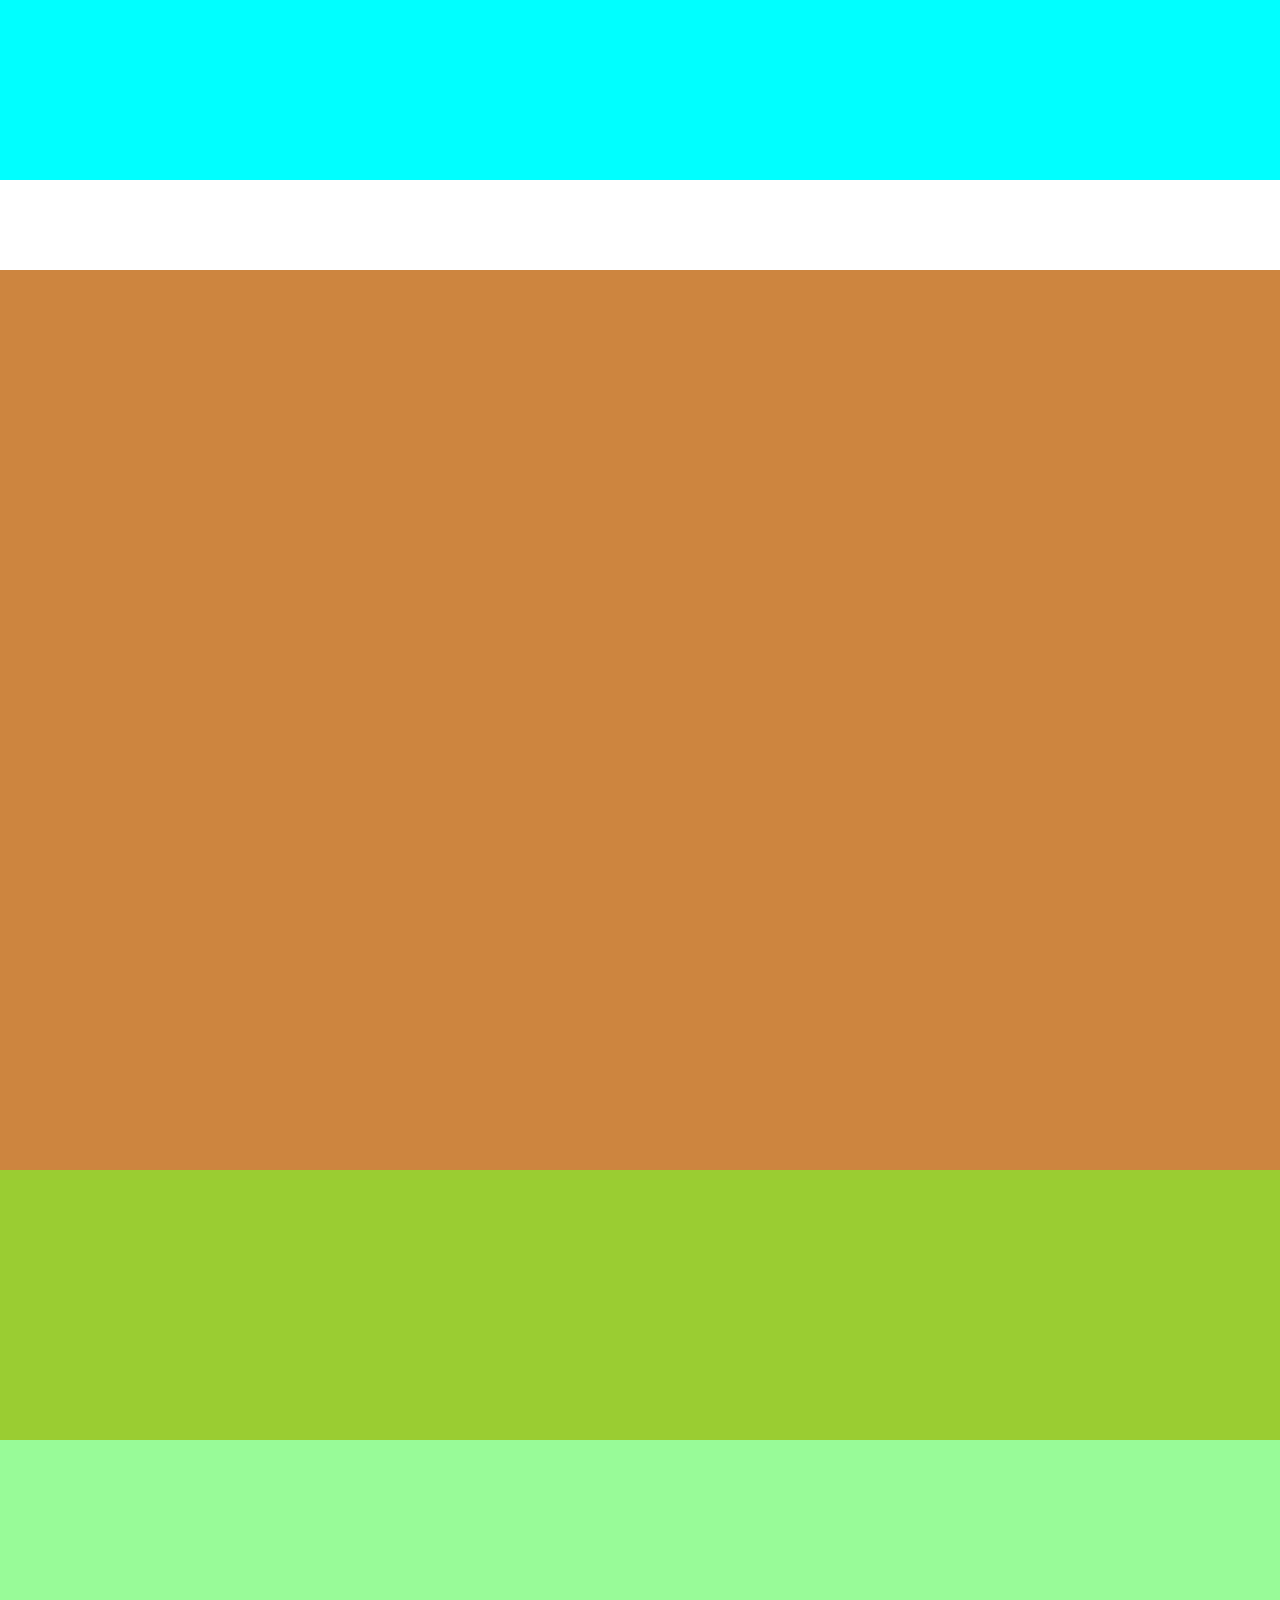
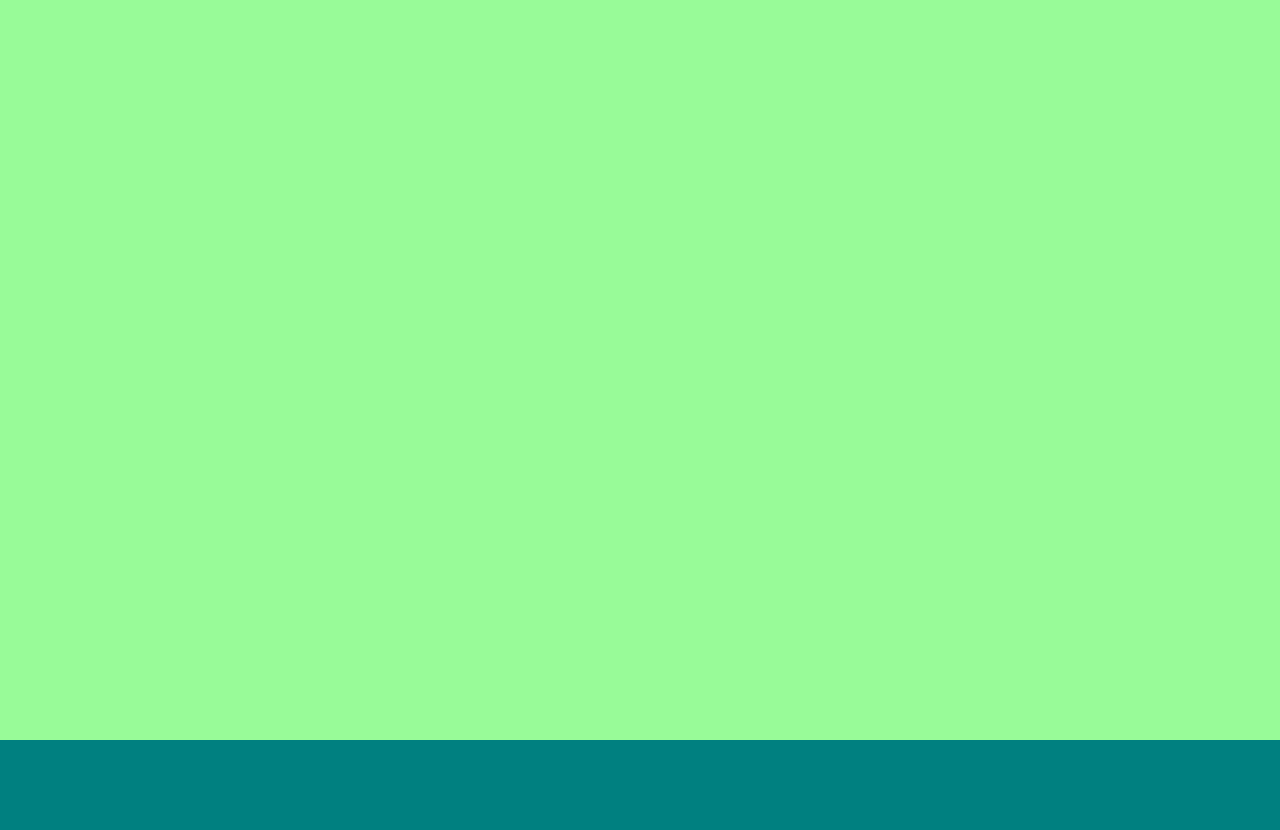
==== index.html @ c6a58bb3 "updated layout" ====
<!DOCTYPE html>
<html lang="en">
<head>
    <meta charset="UTF-8">
    <meta name="viewport" content="width=device-width, initial-scale=1.0">
    <meta http-equiv="X-UA-Compatible" content="ie=edge">
    <title>Index</title>
    <link rel="stylesheet" href="css/main.css">
</head>
<body>
    <article class="main-grid">
        <header class="banner">

        </header>
    
        <nav class="navbar">
    
        </nav>
    
        <section class="primary">
    
        </section>
    
        <article class="shop-content">
    
        </article>
    
        <section class="secondary">
    
        </section>
    
        <footer class="footer">
            
        </footer>
    </article>
</body>
</html>
---- css/main.css ----
@media screen and (min-device-width: 1200px) and (max-device-width: 1600px) and (-webkit-min-device-pixel-ratio: 1) {
  .main-grid {
    display: grid;
    grid-template-rows: 20vh 10vh 100vh 30vh 100vh 10vh;
    grid-auto-columns: 1fr 1fr;
    grid-template-areas: "banner banner" "nav nav" "primary primary" "shop shop" "secondary secondary" "footer footer"; }
    .main-grid .banner {
      grid-area: banner; }
    .main-grid .nav {
      grid-area: nav; }
    .main-grid .primary {
      grid-area: primary; }
    .main-grid .shop-content {
      grid-area: shop; }
    .main-grid .secondary {
      grid-area: secondary; }
    .main-grid .footer {
      grid-area: footer; } }
body {
  margin: 0; }

.banner {
  background-color: aqua; }

.nav {
  background-color: black; }

.primary {
  background-color: peru; }

.shop-content {
  background-color: yellowgreen; }

.secondary {
  background-color: palegreen; }

.footer {
  background-color: teal; }

/*# sourceMappingURL=main.css.map */
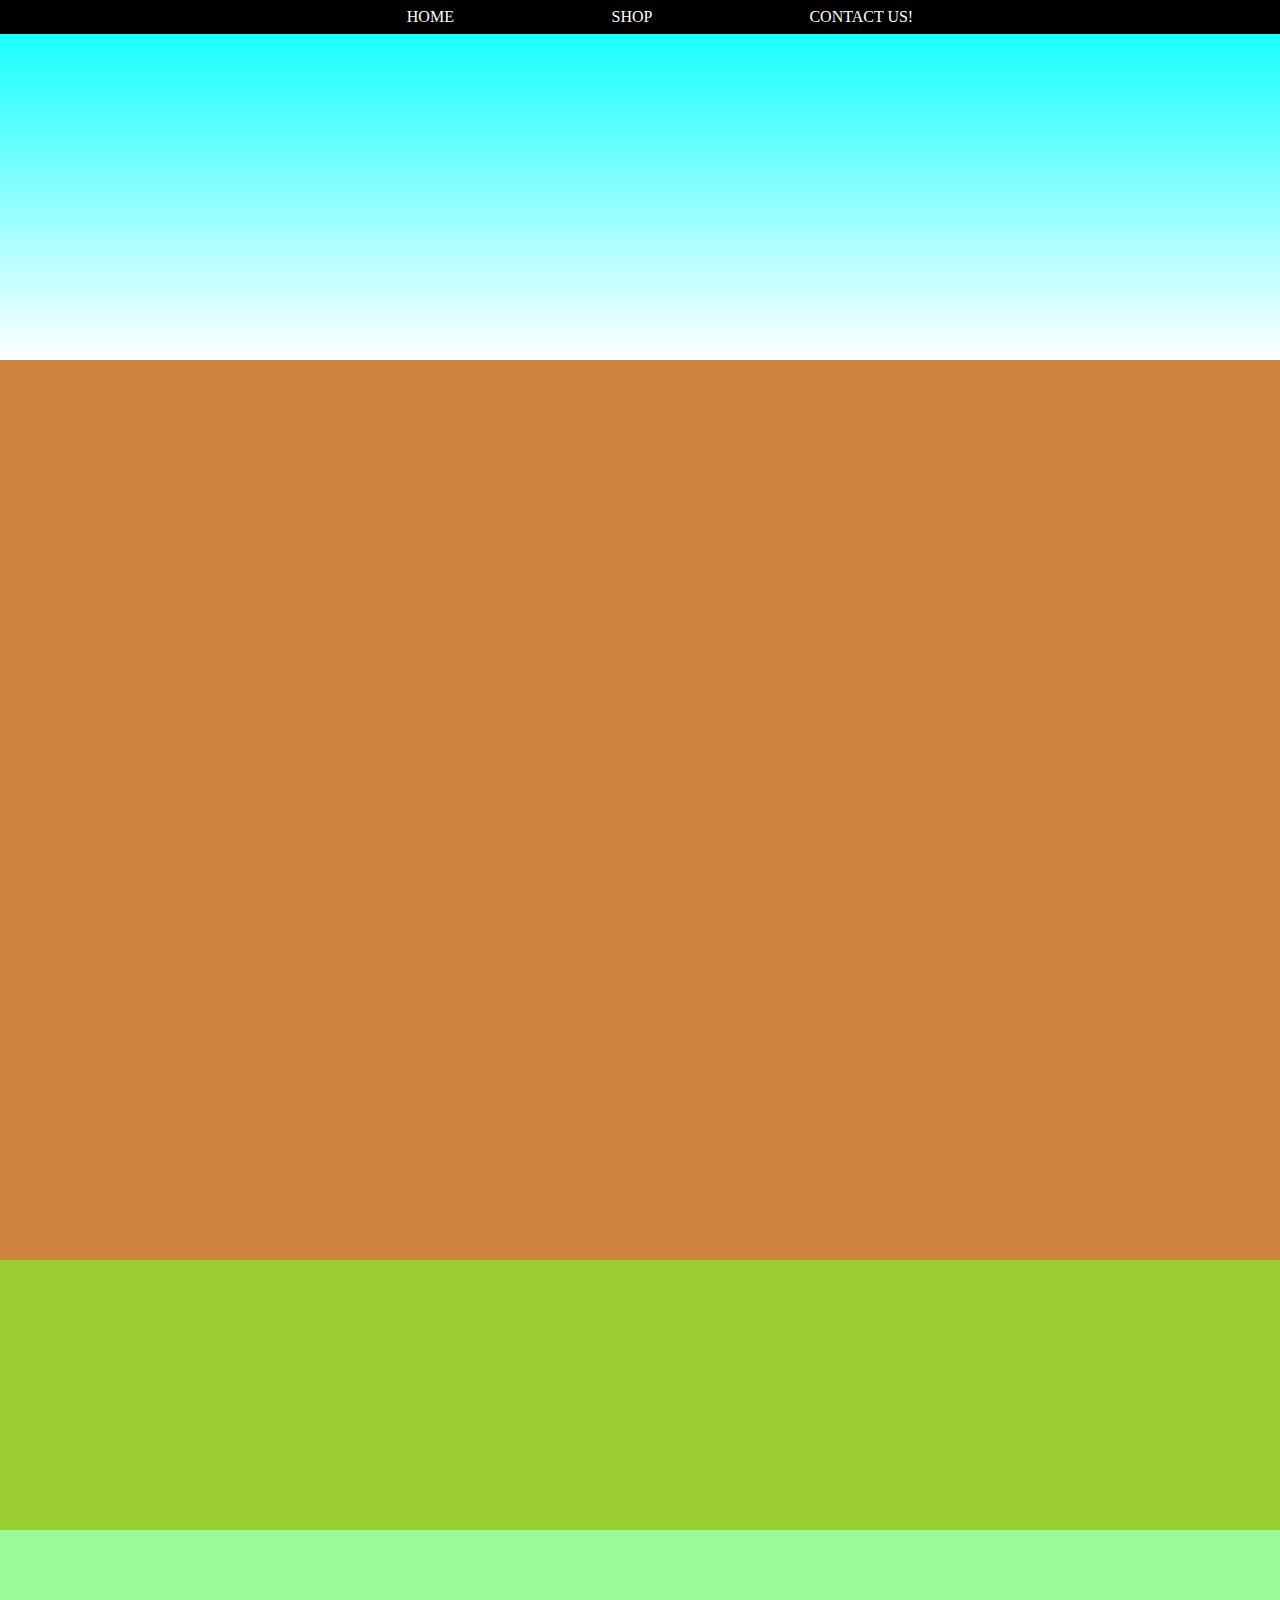
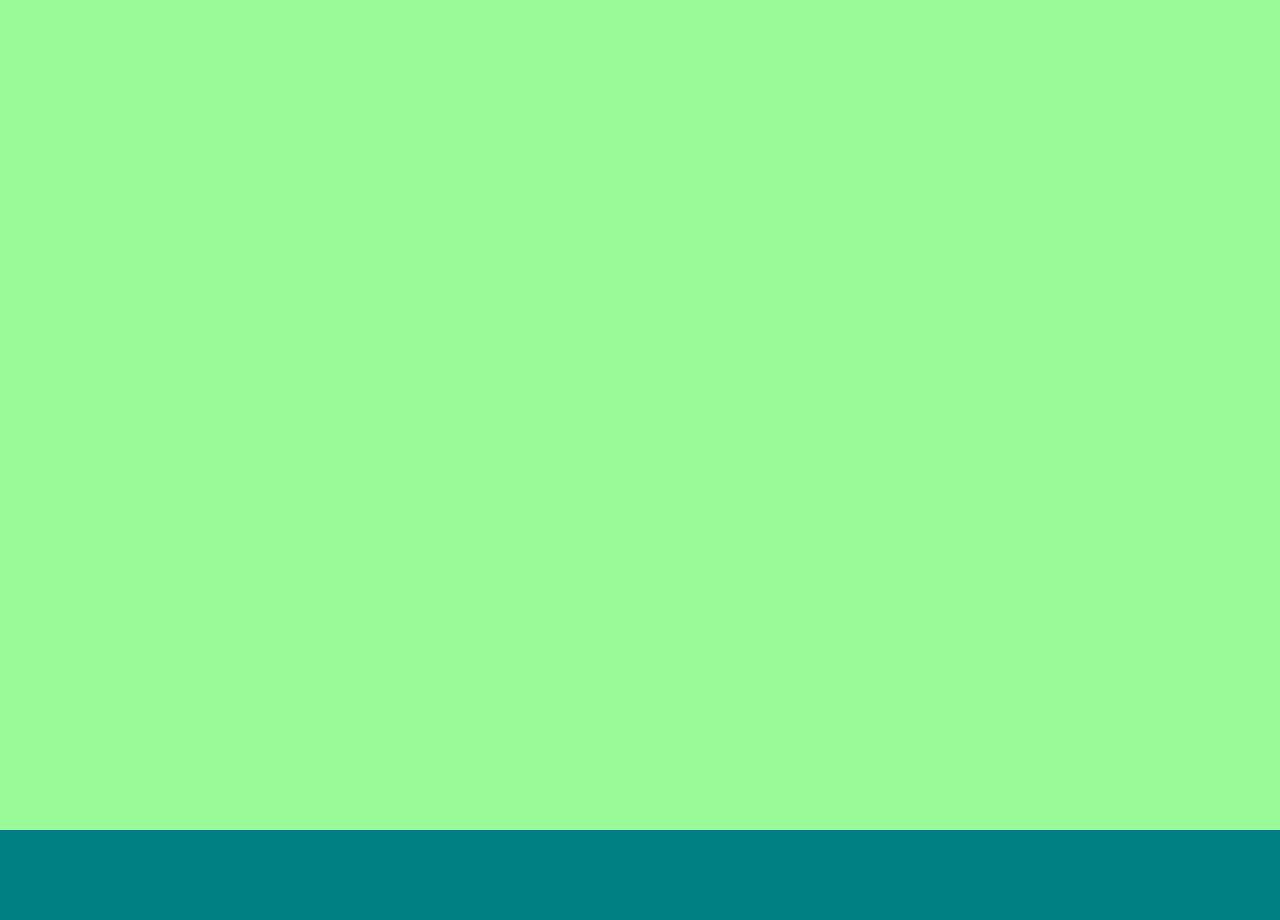
==== commit 30566ecd: "updated nav" ====
--- a/index.html
+++ b/index.html
@@ -14,7 +14,20 @@
         </header>
     
         <nav class="navbar">
-    
+            <ul>
+                <a href="#">
+                    HOME
+                </a>
+        
+                <a href="#">
+                    SHOP
+                </a>
+                
+                <a href="#">
+                    CONTACT US!
+                </a>
+
+            </ul>
         </nav>
     
         <section class="primary">
@@ -33,5 +46,8 @@
             
         </footer>
     </article>
+
+    <script src="js/navbar.js"></script>
+    <script src="js/ripple.js"></script>
 </body>
 </html>--- a/css/main.css
+++ b/css/main.css
@@ -1,29 +1,57 @@
+.banner {
+  grid-area: banner; }
+
+.navbar {
+  grid-area: nav; }
+
+.primary {
+  grid-area: primary; }
+
+.shop-content {
+  grid-area: shop; }
+
+.secondary {
+  grid-area: secondary; }
+
+.footer {
+  grid-area: footer; }
+
 @media screen and (min-device-width: 1200px) and (max-device-width: 1600px) and (-webkit-min-device-pixel-ratio: 1) {
   .main-grid {
     display: grid;
-    grid-template-rows: 20vh 10vh 100vh 30vh 100vh 10vh;
+    grid-template-rows: 40vh auto 100vh 30vh 100vh 10vh;
     grid-auto-columns: 1fr 1fr;
-    grid-template-areas: "banner banner" "nav nav" "primary primary" "shop shop" "secondary secondary" "footer footer"; }
-    .main-grid .banner {
-      grid-area: banner; }
-    .main-grid .nav {
-      grid-area: nav; }
-    .main-grid .primary {
-      grid-area: primary; }
-    .main-grid .shop-content {
-      grid-area: shop; }
-    .main-grid .secondary {
-      grid-area: secondary; }
-    .main-grid .footer {
-      grid-area: footer; } }
+    grid-template-areas: "banner banner" "nav nav" "primary primary" "shop shop" "secondary secondary" "footer footer"; } }
 body {
-  margin: 0; }
+  margin: 0;
+  scroll-behavior: smooth; }
+  body ul {
+    margin: 0; }
 
 .banner {
-  background-color: aqua; }
+  background: linear-gradient(aqua, white); }
 
-.nav {
-  background-color: black; }
+.navbar {
+  background-color: black;
+  padding: 0.5em 0;
+  display: flex;
+  justify-content: center;
+  flex-wrap: wrap;
+  flex-direction: row;
+  position: fixed;
+  width: 100%;
+  transition: all 0.4s; }
+
+.navbar-is-success {
+  background-color: violet;
+  padding: 1.5em 0;
+  display: flex;
+  justify-content: center;
+  flex-wrap: wrap;
+  flex-direction: row;
+  position: fixed;
+  width: 100%;
+  transition: all 0.4s; }
 
 .primary {
   background-color: peru; }
@@ -37,4 +65,42 @@
 .footer {
   background-color: teal; }
 
+a {
+  margin: 0 6vw;
+  color: #fff;
+  text-decoration: none;
+  outline: none;
+  border: none; }
+
+a:hover {
+  color: tomato; }
+
+a:active {
+  color: teal; }
+
+.navbar {
+  overflow: hidden;
+  transform: translate3d(0, 0, 0); }
+
+.navbar:after {
+  content: "";
+  display: block;
+  position: absolute;
+  width: 100%;
+  height: 100%;
+  top: 0;
+  left: 0;
+  pointer-events: none;
+  background-image: radial-gradient(circle, #446186 10%, transparent 10.01%);
+  background-repeat: no-repeat;
+  background-position: 50%;
+  transform: scale(10, 10);
+  opacity: 0;
+  transition: transform .5s, opacity 1s; }
+
+.navbar:active:after {
+  transform: scale(0, 0);
+  opacity: .4;
+  transition: 0s; }
+
 /*# sourceMappingURL=main.css.map */
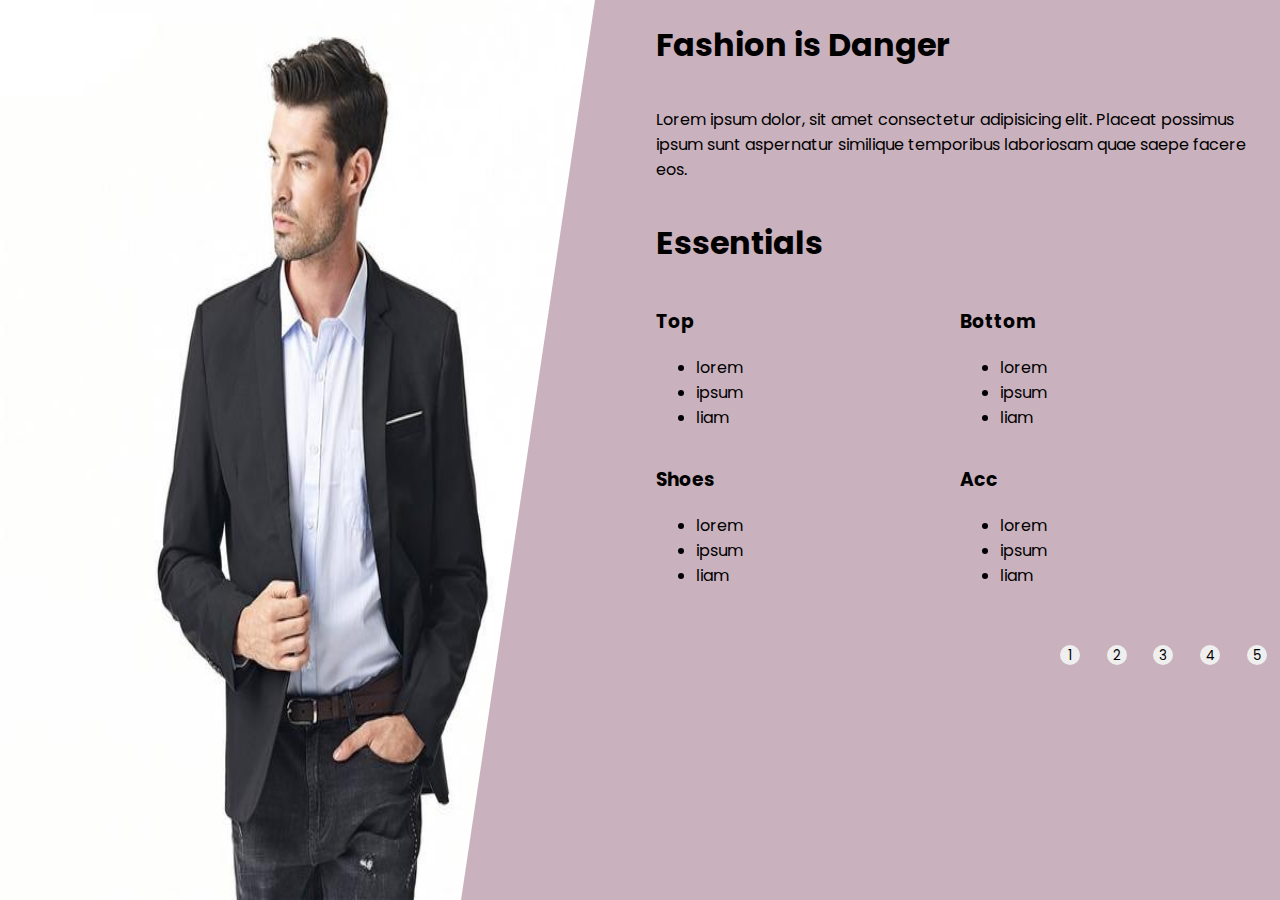
==== commit adbd20a1: "created base layout" ====
--- a/index.html
+++ b/index.html
@@ -9,42 +9,102 @@
 </head>
 <body>
     <article class="main-grid">
-        <header class="banner">
+  
+      <section class="aside left">
+        <article class="content image">
+          <img src="images/3.jpg" alt="">
+        </article>
+      </section>
+  
+      <section class="aside right">
+        <article class="content text-pane">
+          <h1 class="title">Fashion is Danger</h1>
+          
+          <section class="info">
+            <p>Lorem ipsum dolor, sit amet consectetur adipisicing elit. Placeat possimus ipsum sunt aspernatur similique temporibus laboriosam quae saepe facere eos. </p>
+          </section>
 
-        </header>
-    
-        <nav class="navbar">
+          <h1 class="essentials">Essentials</h1>
+
+          <section class="fashion-top">
+              <h3>Top</h3>
             <ul>
-                <a href="#">
-                    HOME
-                </a>
-        
-                <a href="#">
-                    SHOP
-                </a>
-                
-                <a href="#">
-                    CONTACT US!
-                </a>
+              <li>lorem</li>
+              <li>ipsum</li>
+              <li>liam</li>
+            </ul>
+          </section>
 
+          <section class="fashion-bottom">
+            <h3>Bottom</h3>
+            <ul>
+              <li>lorem</li>
+              <li>ipsum</li>
+              <li>liam</li>
             </ul>
-        </nav>
-    
-        <section class="primary">
-    
-        </section>
-    
-        <article class="shop-content">
-    
-        </article>
-    
-        <section class="secondary">
-    
-        </section>
-    
-        <footer class="footer">
-            
-        </footer>
+          </section>
+
+          <section class="fashion-shoes">
+              <h3>Shoes</h3>
+            <ul>
+              <li>lorem</li>
+              <li>ipsum</li>
+              <li>liam</li>
+            </ul>
+          </section>
+
+          <section class="fashion-acc">
+              <h3>Acc</h3>
+            <ul>
+              <li>lorem</li>
+              <li>ipsum</li>
+              <li>liam</li>
+            </ul>
+          </section>
+         </article>
+
+          <sec class="radio-right">
+              <!-- <label for="">1</label>
+              <input type="radio" placeholder="fashion1" >
+              
+              <label for="">2</label>
+              <input type="radio" placeholder="fashion2">
+              
+              <label for="">3</label>
+              <input type="radio" placeholder="fashion3">
+              
+              <label for="">4</label>
+              <input type="radio" placeholder="fashion4">
+              <label for="">5</label>
+              <input type="radio" placeholder="fashion5"> -->
+
+            <a href="pre.html">
+              <button>
+                1
+              </button>
+            </a>
+            <a href="pre.html">
+              <button>
+                2
+              </button>
+            </a>
+            <a href="pre.html">
+              <button>
+                3
+              </button>
+            </a>
+            <a href="pre.html">
+              <button>
+                4
+              </button>
+            </a>
+            <a href="pre.html">
+              <button>
+                5
+              </button>
+            </a>
+          </sec>
+      </section>
     </article>
 
     <script src="js/navbar.js"></script>
--- a/css/main.css
+++ b/css/main.css
@@ -1,106 +1,74 @@
-.banner {
-  grid-area: banner; }
+@import url("https://fonts.googleapis.com/css?family=Poppins");
+h1,
+p,
+* {
+  font-family: 'Poppins'; }
 
-.navbar {
-  grid-area: nav; }
-
-.primary {
-  grid-area: primary; }
-
-.shop-content {
-  grid-area: shop; }
-
-.secondary {
-  grid-area: secondary; }
-
-.footer {
-  grid-area: footer; }
-
-@media screen and (min-device-width: 1200px) and (max-device-width: 1600px) and (-webkit-min-device-pixel-ratio: 1) {
-  .main-grid {
-    display: grid;
-    grid-template-rows: 40vh auto 100vh 30vh 100vh 10vh;
-    grid-auto-columns: 1fr 1fr;
-    grid-template-areas: "banner banner" "nav nav" "primary primary" "shop shop" "secondary secondary" "footer footer"; } }
 body {
   margin: 0;
-  scroll-behavior: smooth; }
-  body ul {
-    margin: 0; }
+  padding: 0;
+  background-color: #C9B1BD;
+  overflow: hidden; }
 
-.banner {
-  background: linear-gradient(aqua, white); }
+img {
+  width: auto;
+  height: 100vh;
+  max-width: 100%; }
 
-.navbar {
-  background-color: black;
-  padding: 0.5em 0;
+.main-grid {
+  overflow: hidden;
+  display: grid;
+  grid-template-columns: 50% auto;
+  grid-template-rows: 100vh;
+  grid-template-areas: "left right"; }
+  .main-grid .aside {
+    width: 100%; }
+  .main-grid .left {
+    grid-area: left;
+    z-index: 2; }
+  .main-grid .right {
+    grid-area: right;
+    z-index: 2; }
+
+.image {
+  clip-path: polygon(0 0, calc(100% - 5vh) 0, calc(100% - 20vh) 100%, 0% 100%); }
+
+.text-pane {
+  padding: 0 1em;
+  display: grid;
+  grid-template-columns: 50% 50%;
+  grid-template-rows: auto auto auto auto auto 2.6em auto;
+  grid-template-areas: "header header" "about  about" "ess    ess" "top    bottom" "shoes  acc" ". . " "radio radio"; }
+  .text-pane .title {
+    grid-area: header; }
+  .text-pane .info {
+    grid-area: about; }
+  .text-pane .essentials {
+    grid-area: ess; }
+  .text-pane .fashion-top {
+    grid-area: top; }
+  .text-pane .fashion-bottom {
+    grid-area: bottom; }
+  .text-pane .fashion-shoes {
+    grid-area: shoes; }
+  .text-pane .fashion-acc {
+    grid-area: acc; }
+
+.radio-right {
+  grid-area: radio;
   display: flex;
-  justify-content: center;
-  flex-wrap: wrap;
-  flex-direction: row;
-  position: fixed;
-  width: 100%;
-  transition: all 0.4s; }
-
-.navbar-is-success {
-  background-color: violet;
-  padding: 1.5em 0;
-  display: flex;
-  justify-content: center;
-  flex-wrap: wrap;
-  flex-direction: row;
-  position: fixed;
-  width: 100%;
-  transition: all 0.4s; }
-
-.primary {
-  background-color: peru; }
-
-.shop-content {
-  background-color: yellowgreen; }
-
-.secondary {
-  background-color: palegreen; }
-
-.footer {
-  background-color: teal; }
+  justify-content: flex-end; }
 
 a {
-  margin: 0 6vw;
-  color: #fff;
-  text-decoration: none;
-  outline: none;
-  border: none; }
-
-a:hover {
-  color: tomato; }
-
-a:active {
-  color: teal; }
-
-.navbar {
-  overflow: hidden;
-  transform: translate3d(0, 0, 0); }
-
-.navbar:after {
-  content: "";
-  display: block;
-  position: absolute;
-  width: 100%;
-  height: 100%;
-  top: 0;
-  left: 0;
-  pointer-events: none;
-  background-image: radial-gradient(circle, #446186 10%, transparent 10.01%);
-  background-repeat: no-repeat;
-  background-position: 50%;
-  transform: scale(10, 10);
-  opacity: 0;
-  transition: transform .5s, opacity 1s; }
-
-.navbar:active:after {
-  transform: scale(0, 0);
-  opacity: .4;
-  transition: 0s; }
+  border-radius: 50%;
+  text-decoration: none; }
+  a button {
+    display: grid;
+    outline: none;
+    border-radius: 50%;
+    border: none;
+    margin: 0 1em;
+    height: 20px;
+    width: 20px; }
 
 /*# sourceMappingURL=main.css.map */
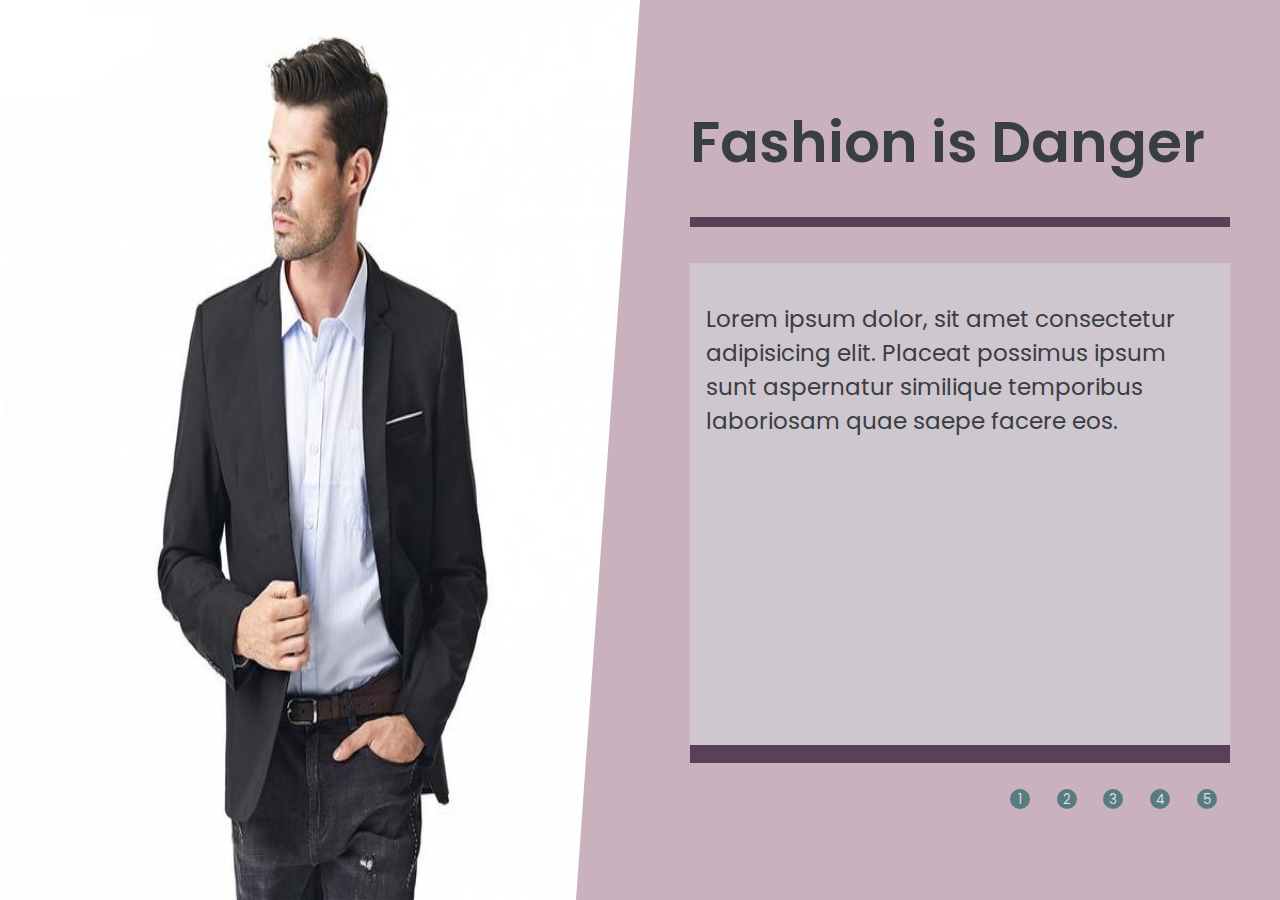
==== commit eae61e32: "updated layout" ====
--- a/index.html
+++ b/index.html
@@ -11,8 +11,9 @@
     <article class="main-grid">
   
       <section class="aside left">
-        <article class="content image">
-          <img src="images/3.jpg" alt="">
+        <article class="content image"> 
+          <!-- animate img to slowly pan 360 -->
+          <img src="images/3.jpg" alt="" srcset="">
         </article>
       </section>
   
@@ -24,7 +25,7 @@
             <p>Lorem ipsum dolor, sit amet consectetur adipisicing elit. Placeat possimus ipsum sunt aspernatur similique temporibus laboriosam quae saepe facere eos. </p>
           </section>
 
-          <h1 class="essentials">Essentials</h1>
+          <!-- <h1 class="essentials">Essentials</h1>
 
           <section class="fashion-top">
               <h3>Top</h3>
@@ -62,23 +63,10 @@
             </ul>
           </section>
          </article>
+         -->
 
           <sec class="radio-right">
-              <!-- <label for="">1</label>
-              <input type="radio" placeholder="fashion1" >
-              
-              <label for="">2</label>
-              <input type="radio" placeholder="fashion2">
-              
-              <label for="">3</label>
-              <input type="radio" placeholder="fashion3">
-              
-              <label for="">4</label>
-              <input type="radio" placeholder="fashion4">
-              <label for="">5</label>
-              <input type="radio" placeholder="fashion5"> -->
-
-            <a href="pre.html">
+            <a href="index.html">
               <button>
                 1
               </button>
@@ -103,7 +91,9 @@
                 5
               </button>
             </a>
-          </sec>
+          </sec> 
+
+          
       </section>
     </article>
 
--- a/css/main.css
+++ b/css/main.css
@@ -2,7 +2,8 @@
 h1,
 p,
 * {
-  font-family: 'Poppins'; }
+  font-family: 'Poppins', 'Century Gothic';
+  color: #393e41; }
 
 body {
   margin: 0;
@@ -11,14 +12,14 @@
   overflow: hidden; }
 
 img {
-  width: auto;
+  width: 100%;
   height: 100vh;
   max-width: 100%; }
 
 .main-grid {
   overflow: hidden;
   display: grid;
-  grid-template-columns: 50% auto;
+  grid-template-columns: 50% 50%;
   grid-template-rows: 100vh;
   grid-template-areas: "left right"; }
   .main-grid .aside {
@@ -30,17 +31,20 @@
     grid-area: right;
     z-index: 2; }
 
-.image {
-  clip-path: polygon(0 0, calc(100% - 5vh) 0, calc(100% - 20vh) 100%, 0% 100%); }
+.left {
+  clip-path: polygon(0 0, 100% 0, calc(100% - 10%) 100%, 0% 100%); }
+  .left img {
+    position: cover; }
 
 .text-pane {
-  padding: 0 1em;
+  padding: 50px;
   display: grid;
   grid-template-columns: 50% 50%;
-  grid-template-rows: auto auto auto auto auto 2.6em auto;
+  grid-template-rows: auto auto auto auto auto 1.6em auto;
   grid-template-areas: "header header" "about  about" "ess    ess" "top    bottom" "shoes  acc" ". . " "radio radio"; }
   .text-pane .title {
-    grid-area: header; }
+    grid-area: header;
+    margin: 0; }
   .text-pane .info {
     grid-area: about; }
   .text-pane .essentials {
@@ -53,6 +57,30 @@
     grid-area: shoes; }
   .text-pane .fashion-acc {
     grid-area: acc; }
+
+.text-pane {
+  padding: 100px 50px; }
+
+.title {
+  font-size: 4.4vw;
+  font-weight: 600; }
+
+.title::after {
+  content: '';
+  margin-top: 3.6vh;
+  background-color: #594157;
+  height: 0.60rem;
+  width: 100%;
+  display: block; }
+
+.info {
+  height: 50vh;
+  margin-top: 4vh;
+  padding: 1em;
+  background: #d5dfe57a;
+  border-bottom: #594157 solid 2vh; }
+  .info p {
+    font-size: 1.8vw; }
 
 .radio-right {
   grid-area: radio;
@@ -69,6 +97,15 @@
     border: none;
     margin: 0 1em;
     height: 20px;
-    width: 20px; }
+    width: 20px;
+    background-color: #587b7f;
+    transition: all 0.1s;
+    color: #d5dfe5; }
+  a button:hover {
+    background-color: #594157;
+    transition: all 0.1s center; }
+  a button:active {
+    background-color: #d5dfe5;
+    color: #313e41; }
 
 /*# sourceMappingURL=main.css.map */
